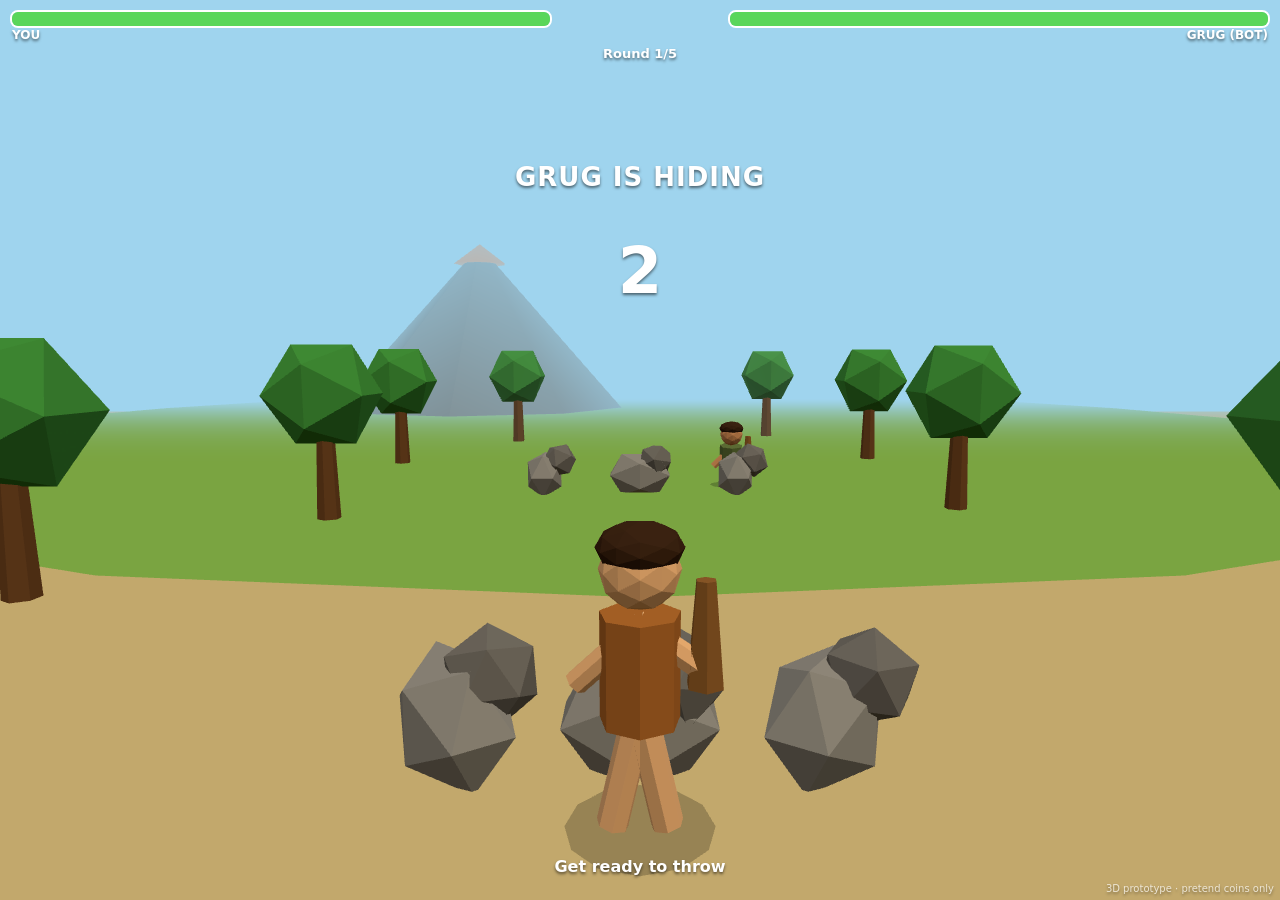
==== 3d/index.html @ e2a2e6bc "3d/: Three.js prototype of level 1 (Stone Age) - hide/slide, eased drag aim, arc throws, bot, head-s" ====
<!doctype html>
<html lang="en">
<head>
<meta charset="utf-8">
<meta name="viewport" content="width=device-width,initial-scale=1,maximum-scale=1,user-scalable=no,viewport-fit=cover">
<title>Time Toss 3D (prototype)</title>
<style>
html,body{margin:0;height:100%;overflow:hidden;background:#87c6e8;font-family:system-ui,-apple-system,sans-serif;touch-action:none;user-select:none;-webkit-user-select:none}
canvas{display:block;touch-action:none}
#hud{position:fixed;inset:0;pointer-events:none;color:#fff;text-shadow:0 2px 3px #0008}
.bar{position:absolute;top:calc(10px + env(safe-area-inset-top));width:42%;height:14px;border:2px solid #fff;border-radius:8px;overflow:hidden;background:#0005}
.bar i{display:block;height:100%;background:#5ad65a;transition:width .2s}
#hpE{right:10px}#hpP{left:10px}
.lbl{position:absolute;top:calc(28px + env(safe-area-inset-top));font-size:12px;font-weight:700}
#banner{position:absolute;top:18%;width:100%;text-align:center;font-size:26px;font-weight:900;letter-spacing:1px}
#count{position:absolute;top:26%;width:100%;text-align:center;font-size:64px;font-weight:900}
#hint{position:absolute;bottom:calc(24px + env(safe-area-inset-bottom));width:100%;text-align:center;font-size:16px;font-weight:700}
#info{position:absolute;top:calc(46px + env(safe-area-inset-top));width:100%;text-align:center;font-size:13px;font-weight:700}
#fps{position:absolute;left:6px;bottom:6px;font:11px monospace;background:#0008;padding:2px 4px;display:none}
#proto{position:absolute;right:6px;bottom:6px;font-size:10px;opacity:.7}
</style>
</head>
<body>
<div id="hud">
  <div class="bar" id="hpP"><i></i></div><div class="lbl" style="left:12px">YOU</div>
  <div class="bar" id="hpE"><i></i></div><div class="lbl" style="right:12px">GRUG (BOT)</div>
  <div id="info"></div><div id="banner"></div><div id="count"></div><div id="hint"></div>
  <div id="fps"></div><div id="proto">3D prototype · pretend coins only</div>
</div>
<script type="module" src="./game3d.js"></script>
</body>
</html>
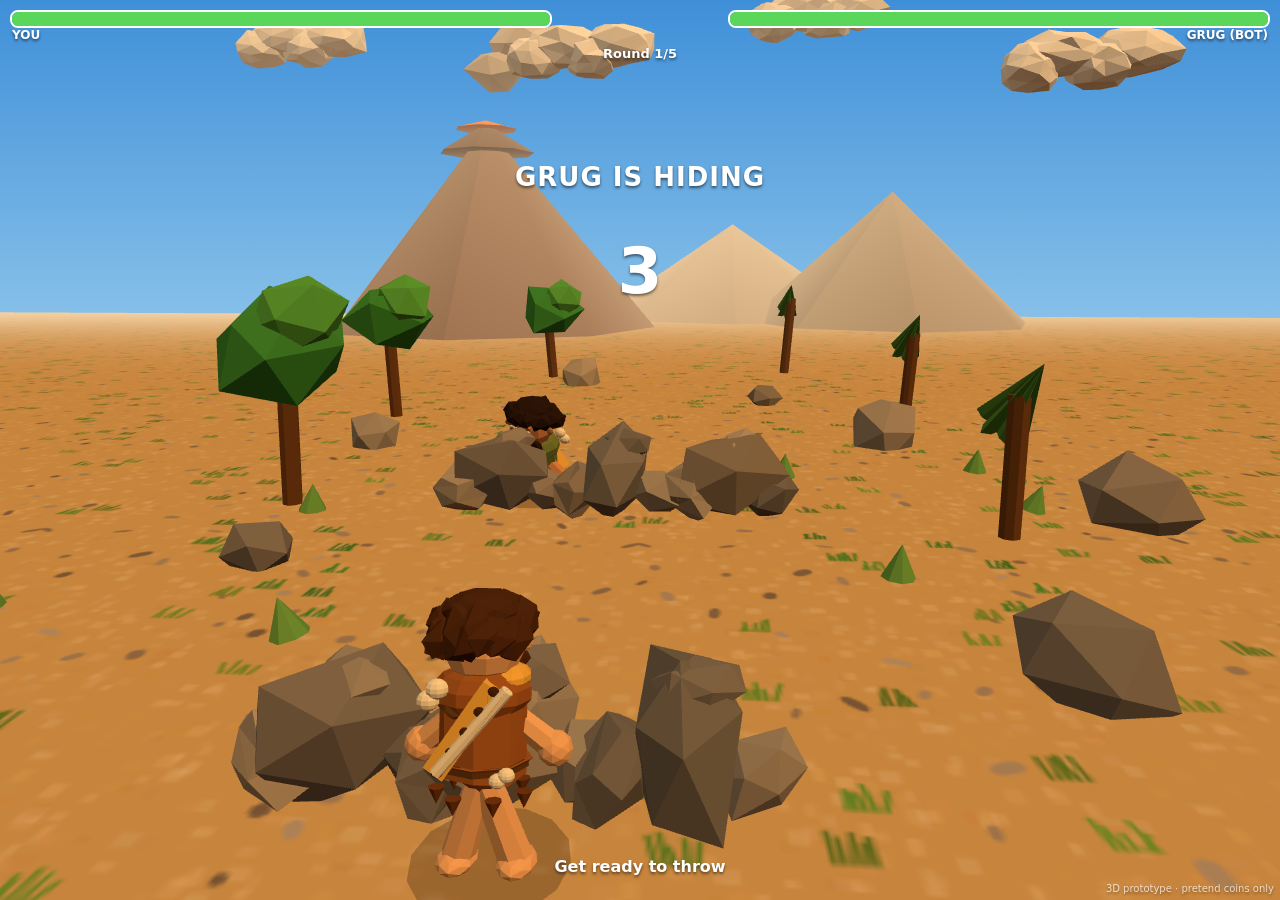
==== commit 65df8544: "3d/: polish pass - faced cavemen with wince, pelts, back club, bigger Grug, warm lighting, textured " ====
--- a/3d/index.html
+++ b/3d/index.html
@@ -5,7 +5,7 @@
 <meta name="viewport" content="width=device-width,initial-scale=1,maximum-scale=1,user-scalable=no,viewport-fit=cover">
 <title>Time Toss 3D (prototype)</title>
 <style>
-html,body{margin:0;height:100%;overflow:hidden;background:#87c6e8;font-family:system-ui,-apple-system,sans-serif;touch-action:none;user-select:none;-webkit-user-select:none}
+html,body{margin:0;height:100%;overflow:hidden;background:linear-gradient(#3f8fd8 0%,#8cc4ea 38%,#f6d3a6 58%,#c9a46a 60%);font-family:system-ui,-apple-system,sans-serif;touch-action:none;user-select:none;-webkit-user-select:none}
 canvas{display:block;touch-action:none}
 #hud{position:fixed;inset:0;pointer-events:none;color:#fff;text-shadow:0 2px 3px #0008}
 .bar{position:absolute;top:calc(10px + env(safe-area-inset-top));width:42%;height:14px;border:2px solid #fff;border-radius:8px;overflow:hidden;background:#0005}
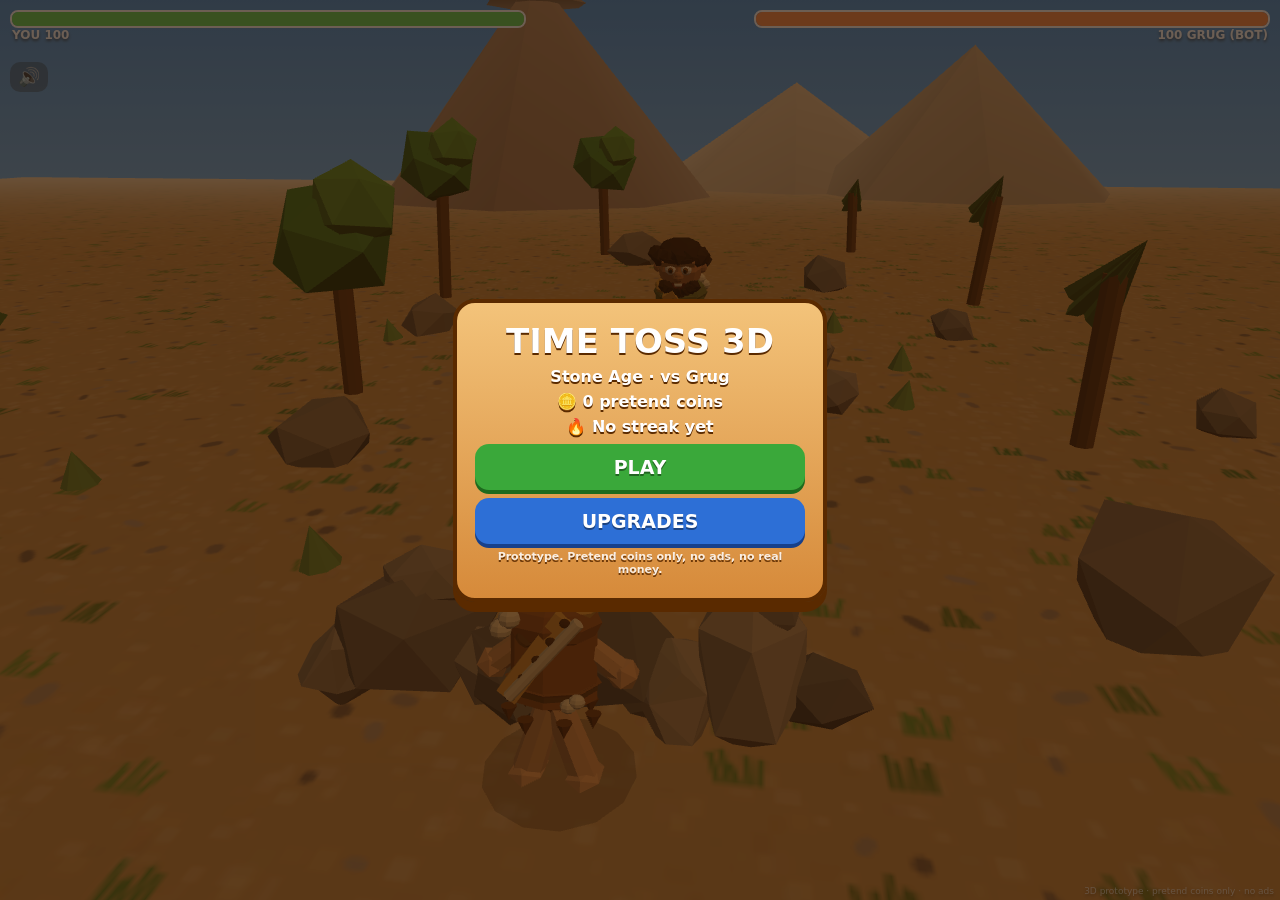
==== commit 3d37e5f5: "3d/: level 1 complete - fitted camera for any portrait height, duck+stamina, sfx (iOS unlock), 3-2-1" ====
--- a/3d/index.html
+++ b/3d/index.html
@@ -3,30 +3,72 @@
 <head>
 <meta charset="utf-8">
 <meta name="viewport" content="width=device-width,initial-scale=1,maximum-scale=1,user-scalable=no,viewport-fit=cover">
+<meta name="apple-mobile-web-app-capable" content="yes">
 <title>Time Toss 3D (prototype)</title>
 <style>
-html,body{margin:0;height:100%;overflow:hidden;background:linear-gradient(#3f8fd8 0%,#8cc4ea 38%,#f6d3a6 58%,#c9a46a 60%);font-family:system-ui,-apple-system,sans-serif;touch-action:none;user-select:none;-webkit-user-select:none}
-canvas{display:block;touch-action:none}
+html,body{margin:0;height:100%;overflow:hidden;background:linear-gradient(#3f8fd8 0%,#8cc4ea 38%,#f6d3a6 58%,#c9a46a 60%);font-family:system-ui,-apple-system,sans-serif;touch-action:none;user-select:none;-webkit-user-select:none;-webkit-touch-callout:none}
+canvas{display:block;touch-action:none;position:fixed;inset:0}
 #hud{position:fixed;inset:0;pointer-events:none;color:#fff;text-shadow:0 2px 3px #0008}
-.bar{position:absolute;top:calc(10px + env(safe-area-inset-top));width:42%;height:14px;border:2px solid #fff;border-radius:8px;overflow:hidden;background:#0005}
+.bar{position:absolute;top:calc(10px + env(safe-area-inset-top));width:40%;height:14px;border:2px solid #fff;border-radius:8px;overflow:hidden;background:#0005}
 .bar i{display:block;height:100%;background:#5ad65a;transition:width .2s}
+#hpE i{background:#ff8a4a}
 #hpE{right:10px}#hpP{left:10px}
-.lbl{position:absolute;top:calc(28px + env(safe-area-inset-top));font-size:12px;font-weight:700}
-#banner{position:absolute;top:18%;width:100%;text-align:center;font-size:26px;font-weight:900;letter-spacing:1px}
-#count{position:absolute;top:26%;width:100%;text-align:center;font-size:64px;font-weight:900}
-#hint{position:absolute;bottom:calc(24px + env(safe-area-inset-bottom));width:100%;text-align:center;font-size:16px;font-weight:700}
-#info{position:absolute;top:calc(46px + env(safe-area-inset-top));width:100%;text-align:center;font-size:13px;font-weight:700}
+.lbl{position:absolute;top:calc(28px + env(safe-area-inset-top));font-size:12px;font-weight:800}
+#info{position:absolute;top:calc(46px + env(safe-area-inset-top));width:100%;text-align:center;font-size:12px;font-weight:800}
+#banner{position:absolute;top:15%;width:100%;text-align:center;font-size:24px;font-weight:900;letter-spacing:1px;padding:0 10px;box-sizing:border-box}
+#count{position:absolute;top:21%;width:100%;text-align:center;font-size:72px;font-weight:900}
+#count.pop{animation:cpop .5s ease-out}
+@keyframes cpop{0%{transform:scale(1.8);opacity:.2}60%{transform:scale(.95);opacity:1}100%{transform:scale(1)}}
+#callout{position:absolute;top:27%;width:100%;text-align:center;opacity:0}
+#callout .big{font-size:52px;font-weight:900;-webkit-text-stroke:2px #5a2a00;text-shadow:0 4px 0 #5a2a00}
+#callout .sub{font-size:18px;font-weight:900;color:#fff}
+#callout.show{animation:call 1.1s ease-out forwards}
+@keyframes call{0%{opacity:0;scale:2}12%{opacity:1;scale:.9}20%{scale:1}75%{opacity:1}100%{opacity:0;translate:0 -20px}}
+.pop{position:absolute;font-size:24px;font-weight:900;opacity:0;transform:translate(-50%,-50%)}
+.pop.go{animation:popn 1s ease-out forwards}
+@keyframes popn{0%{opacity:1;margin-top:0}100%{opacity:0;margin-top:-60px}}
+#hint{position:absolute;bottom:calc(16px + env(safe-area-inset-bottom));width:100%;text-align:center;font-size:15px;font-weight:800}
+#duck{position:absolute;right:14px;bottom:calc(46px + env(safe-area-inset-bottom));width:82px;height:82px;border-radius:50%;border:none;font:900 16px system-ui;color:#fff;
+  background:radial-gradient(circle,#2d6fd6 58%,transparent 60%),conic-gradient(#7dff7d var(--st,100%),#0006 0);pointer-events:auto;display:none;text-shadow:0 2px 2px #0008;touch-action:none}
+#duck.show{display:block}#duck.down{background:radial-gradient(circle,#174a9a 58%,transparent 60%),conic-gradient(#7dff7d var(--st,100%),#0006 0)}
+#duck.tired{background:radial-gradient(circle,#8a3a3a 58%,transparent 60%),conic-gradient(#ffb0b0 var(--st,100%),#0006 0)}
+#mute{position:absolute;left:10px;top:calc(62px + env(safe-area-inset-top));pointer-events:auto;background:#0004;border:none;border-radius:10px;font-size:18px;padding:4px 8px}
 #fps{position:absolute;left:6px;bottom:6px;font:11px monospace;background:#0008;padding:2px 4px;display:none}
-#proto{position:absolute;right:6px;bottom:6px;font-size:10px;opacity:.7}
+#proto{position:absolute;right:6px;bottom:4px;font-size:9px;opacity:.7}
+.ov{position:fixed;inset:0;display:none;align-items:center;justify-content:center;background:#2a1606b0;z-index:5;color:#fff;font-family:system-ui;text-align:center}
+.ov.show{display:flex}
+.card{background:linear-gradient(#f3c37a,#d68a3a);border:4px solid #5a2a00;border-radius:22px;padding:18px 18px 16px;width:min(330px,86vw);box-shadow:0 10px 0 #5a2a00;text-shadow:0 2px 0 #5a2a00}
+.card h1{margin:0 0 6px;font-size:34px;font-weight:900}.card h1.lose{color:#ffd0c0}
+.card p{margin:6px 0;font-weight:700}
+.btn{display:block;width:100%;margin:8px 0 0;padding:12px;border:none;border-radius:14px;font:900 19px system-ui;color:#fff;background:#3aa83a;box-shadow:0 4px 0 #1e6a1e;text-shadow:0 2px 0 #0006}
+.btn.alt{background:#2d6fd6;box-shadow:0 4px 0 #17408a}.btn.ghost{background:#7a4a20;box-shadow:0 4px 0 #4a2a10}
+#oCoinBig{font-size:46px;font-weight:900;color:#fff36a;margin:4px 0}#oCoinBig.done{animation:cdone .4s}
+@keyframes cdone{50%{transform:scale(1.3)}}
+.srow{display:flex;align-items:center;justify-content:space-between;gap:8px;background:#0002;border-radius:12px;padding:8px;margin:6px 0;text-align:left}
+.srow small{display:block;font-size:11px;font-weight:600}.srow.owned{opacity:.75}
+.srow button{flex:none;border:none;border-radius:10px;padding:8px 10px;font:900 14px system-ui;background:#3aa83a;color:#fff}
+.srow button:disabled{background:#8a7a6a}
 </style>
 </head>
 <body>
 <div id="hud">
-  <div class="bar" id="hpP"><i></i></div><div class="lbl" style="left:12px">YOU</div>
-  <div class="bar" id="hpE"><i></i></div><div class="lbl" style="right:12px">GRUG (BOT)</div>
-  <div id="info"></div><div id="banner"></div><div id="count"></div><div id="hint"></div>
-  <div id="fps"></div><div id="proto">3D prototype · pretend coins only</div>
+  <div class="bar" id="hpP"><i></i></div><div class="lbl" style="left:12px">YOU <span id="hpPn"></span></div>
+  <div class="bar" id="hpE"><i></i></div><div class="lbl" style="right:12px"><span id="hpEn"></span> GRUG (BOT)</div>
+  <div id="info"></div><div id="banner"></div><div id="count"></div><div id="callout"></div><div id="hint"></div>
+  <button id="duck">DUCK</button><button id="mute">🔊</button>
+  <div id="fps"></div><div id="proto">3D prototype · pretend coins only · no ads</div>
 </div>
+<div class="ov" id="menu"><div class="card">
+  <h1>TIME TOSS 3D</h1><p>Stone Age · vs Grug</p><p id="mCoins"></p><p id="mStreak"></p>
+  <button class="btn" id="playBtn">PLAY</button><button class="btn alt" id="menuShopBtn">UPGRADES</button>
+  <p style="font-size:11px;opacity:.85">Prototype. Pretend coins only, no ads, no real money.</p></div></div>
+<div class="ov" id="over"><div class="card">
+  <h1 id="oTitle"></h1><p id="oSub"></p><p id="oDmg"></p><p id="oStats" style="font-size:13px"></p><p id="oStreak"></p>
+  <div id="oCoinBig">+<span id="oCoinN">0</span> 🪙</div><p id="oCoins" style="font-size:13px"></p>
+  <button class="btn" id="againBtn">PLAY AGAIN</button><button class="btn alt" id="overShopBtn">UPGRADES</button><button class="btn ghost" id="overMenuBtn">MENU</button></div></div>
+<div class="ov" id="shop"><div class="card">
+  <h1>UPGRADES</h1><p>Throwing rock · <span id="shopCoins"></span></p><div id="shopList"></div><p id="shopMsg" style="font-size:12px"></p>
+  <button class="btn ghost" id="shopBack">BACK</button></div></div>
 <script type="module" src="./game3d.js"></script>
 </body>
 </html>
